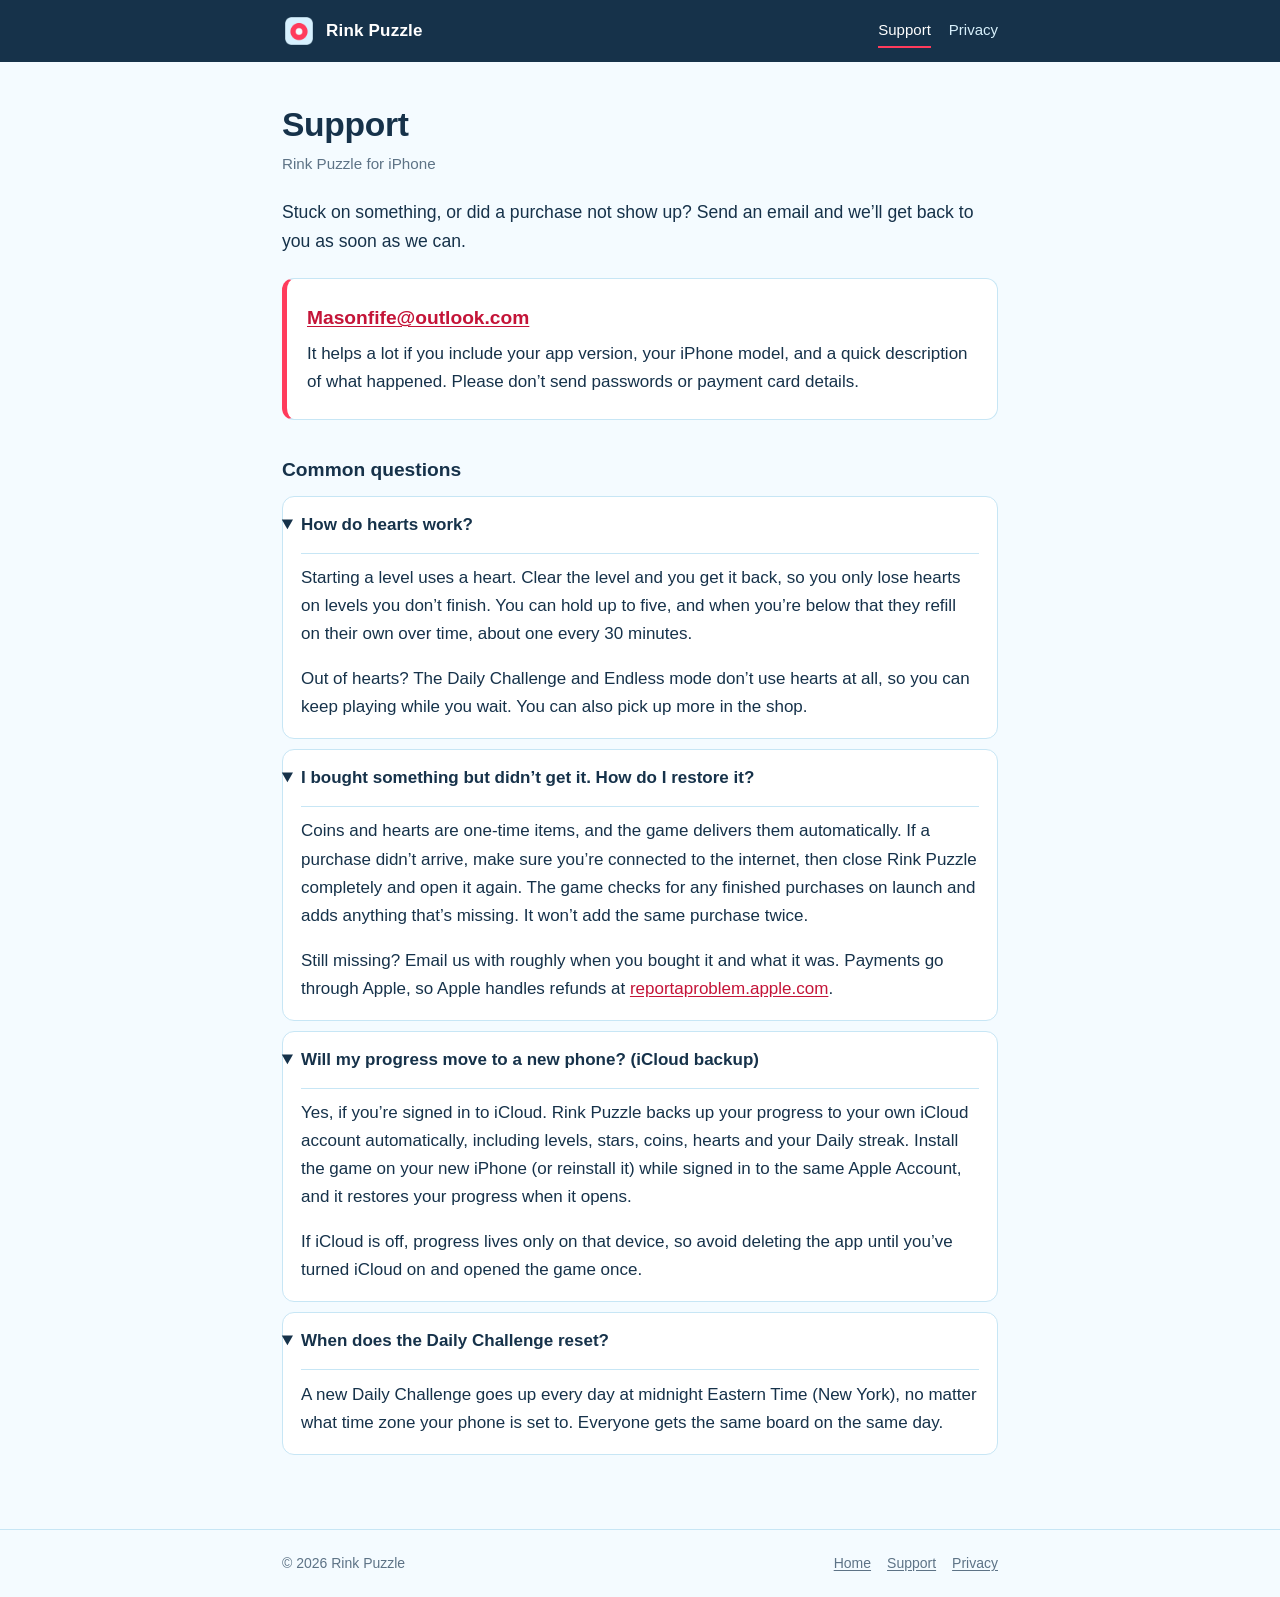
==== support/index.html @ 6e5f7865 "Add Rink Puzzle support and privacy site" ====
<!doctype html>
<html lang="en">
<head>
  <meta charset="utf-8">
  <meta name="viewport" content="width=device-width, initial-scale=1">
  <title>Support — Rink Puzzle</title>
  <meta name="description" content="Get help with Rink Puzzle: hearts, purchases, iCloud backup and the Daily Challenge.">
  <meta name="theme-color" content="#16324a">
  <link rel="icon" type="image/png" href="../assets/favicon.png">
  <link rel="apple-touch-icon" href="../assets/apple-touch-icon.png">
  <link rel="stylesheet" href="../style.css">
</head>
<body>
<header class="site-header">
  <div class="wrap">
    <a class="brand" href="../"><img src="../assets/apple-touch-icon.png" alt="" width="34" height="34"><span>Rink Puzzle</span></a>
    <nav class="nav" aria-label="Main">
      <a href="../support/" aria-current="page">Support</a>
      <a href="../privacy/">Privacy</a>
    </nav>
  </div>
</header>
<main class="page">
  <div class="wrap">
    <h1>Support</h1>
    <p class="meta">Rink Puzzle for iPhone</p>
    <p class="lead">Stuck on something, or did a purchase not show up? Send an email and we&rsquo;ll get back to you as soon as we can.</p>
    <div class="contact">
      <p class="email"><a href="mailto:Masonfife@outlook.com?subject=Rink%20Puzzle%20support">Masonfife@outlook.com</a></p>
      <p>It helps a lot if you include your app version, your iPhone model, and a quick description of what happened. Please don&rsquo;t send passwords or payment card details.</p>
    </div>

    <h2>Common questions</h2>
    <div class="faq">
      <details open>
        <summary>How do hearts work?</summary>
        <p>Starting a level uses a heart. Clear the level and you get it back, so you only lose hearts on levels you don&rsquo;t finish. You can hold up to five, and when you&rsquo;re below that they refill on their own over time, about one every 30 minutes.</p>
        <p>Out of hearts? The Daily Challenge and Endless mode don&rsquo;t use hearts at all, so you can keep playing while you wait. You can also pick up more in the shop.</p>
      </details>
      <details open>
        <summary>I bought something but didn&rsquo;t get it. How do I restore it?</summary>
        <p>Coins and hearts are one-time items, and the game delivers them automatically. If a purchase didn&rsquo;t arrive, make sure you&rsquo;re connected to the internet, then close Rink Puzzle completely and open it again. The game checks for any finished purchases on launch and adds anything that&rsquo;s missing. It won&rsquo;t add the same purchase twice.</p>
        <p>Still missing? Email us with roughly when you bought it and what it was. Payments go through Apple, so Apple handles refunds at <a href="https://reportaproblem.apple.com/">reportaproblem.apple.com</a>.</p>
      </details>
      <details open>
        <summary>Will my progress move to a new phone? (iCloud backup)</summary>
        <p>Yes, if you&rsquo;re signed in to iCloud. Rink Puzzle backs up your progress to your own iCloud account automatically, including levels, stars, coins, hearts and your Daily streak. Install the game on your new iPhone (or reinstall it) while signed in to the same Apple Account, and it restores your progress when it opens.</p>
        <p>If iCloud is off, progress lives only on that device, so avoid deleting the app until you&rsquo;ve turned iCloud on and opened the game once.</p>
      </details>
      <details open>
        <summary>When does the Daily Challenge reset?</summary>
        <p>A new Daily Challenge goes up every day at midnight Eastern Time (New York), no matter what time zone your phone is set to. Everyone gets the same board on the same day.</p>
      </details>
    </div>
  </div>
</main>
<footer class="site-footer">
  <div class="wrap">
    <span>&copy; 2026 Rink Puzzle</span>
    <nav aria-label="Footer"><a href="../">Home</a><a href="../support/">Support</a><a href="../privacy/">Privacy</a></nav>
  </div>
</footer>
</body>
</html>
---- style.css ----
:root{
  --navy:#16324a;--navy-deep:#10283c;--red:#ff3b5c;--red-dark:#c41438;
  --ice:#d7f0fb;--ice-soft:#f4fbff;--ice-line:#c7e6f5;--muted:#5d7386;--white:#fff;
}
*{box-sizing:border-box}
html{-webkit-text-size-adjust:100%}
body{margin:0;background:var(--ice-soft);color:var(--navy);
  font:17px/1.65 -apple-system,BlinkMacSystemFont,"Segoe UI",Roboto,Helvetica,Arial,sans-serif;
  min-height:100vh;display:flex;flex-direction:column}
a{color:var(--red-dark);text-underline-offset:2px;overflow-wrap:anywhere}
a:hover{color:var(--red)}
a:focus-visible,.btn:focus-visible{outline:3px solid var(--red);outline-offset:3px;border-radius:6px}
.wrap{width:100%;max-width:760px;margin:0 auto;padding:0 22px}

/* header */
.site-header{background:var(--navy);color:var(--white)}
.site-header .wrap{display:flex;align-items:center;justify-content:space-between;gap:16px;min-height:62px}
.brand{display:flex;align-items:center;gap:10px;color:var(--white);text-decoration:none;font-weight:700;letter-spacing:.2px}
.brand img{width:34px;height:34px;border-radius:8px}
.brand:hover{color:var(--white)}
.nav{display:flex;gap:18px;font-size:15px}
.nav a{color:var(--ice);text-decoration:none;padding:4px 0;border-bottom:2px solid transparent}
.nav a:hover,.nav a[aria-current=page]{color:var(--white);border-bottom-color:var(--red)}

main{flex:1}

/* landing */
.hero{background:linear-gradient(180deg,var(--ice) 0%,var(--ice-soft) 100%);text-align:center;padding:64px 0 56px}
.hero .icon{width:148px;height:148px;border-radius:33px;box-shadow:0 14px 34px rgba(22,50,74,.22)}
.hero h1{font-size:2.6rem;line-height:1.1;margin:26px 0 8px;letter-spacing:-.5px}
.tagline{font-size:1.3rem;color:var(--muted);margin:0 0 30px}
.btn{display:inline-block;background:var(--red);color:var(--white);text-decoration:none;font-weight:700;
  padding:14px 28px;border-radius:999px;box-shadow:0 6px 16px rgba(255,59,92,.3);transition:transform .1s,background .15s}
.btn:hover{background:var(--red-dark);color:var(--white);transform:translateY(-1px)}
.btn small{display:block;font-weight:500;font-size:.75rem;opacity:.9;letter-spacing:.3px}
.cards{display:grid;grid-template-columns:1fr 1fr;gap:16px;padding:36px 0 56px}
.card{display:block;background:var(--white);border:1px solid var(--ice-line);border-radius:14px;padding:20px 22px;
  text-decoration:none;color:var(--navy);transition:border-color .15s,box-shadow .15s}
.card:hover{color:var(--navy);border-color:var(--red);box-shadow:0 6px 18px rgba(22,50,74,.08)}
.card strong{display:block;font-size:1.1rem;margin-bottom:2px}
.card span{color:var(--muted);font-size:.95rem}

/* content pages */
.page{padding:44px 0 64px}
.page h1{font-size:2.1rem;line-height:1.15;margin:0 0 6px;letter-spacing:-.3px}
.page h2{font-size:1.2rem;margin:34px 0 6px}
.page .meta{color:var(--muted);font-size:.95rem;margin:0 0 22px}
.lead{font-size:1.1rem}
.contact{background:var(--white);border:1px solid var(--ice-line);border-left:5px solid var(--red);
  border-radius:12px;padding:18px 20px;margin:22px 0 8px}
.contact p{margin:.3em 0}
.contact .email{font-size:1.2rem;font-weight:700}
.faq details{background:var(--white);border:1px solid var(--ice-line);border-radius:12px;margin:10px 0;padding:0 18px}
.faq summary{cursor:pointer;font-weight:650;padding:14px 0;list-style-position:outside}
.faq details[open] summary{border-bottom:1px solid var(--ice-line);margin-bottom:6px}
.faq details p{margin:.6em 0 1em}

/* footer */
.site-footer{border-top:1px solid var(--ice-line);color:var(--muted);font-size:14px;padding:22px 0}
.site-footer .wrap{display:flex;flex-wrap:wrap;gap:8px 20px;justify-content:space-between}
.site-footer nav{display:flex;gap:16px}
.site-footer a{color:var(--muted)}

@media (max-width:560px){
  body{font-size:16px}
  .nav{gap:14px;font-size:14px}
  .brand span{font-size:15px}
  .hero{padding:44px 0 40px}
  .hero .icon{width:120px;height:120px;border-radius:27px}
  .hero h1{font-size:2.1rem}
  .tagline{font-size:1.12rem}
  .cards{grid-template-columns:1fr}
  .page{padding:32px 0 48px}
  .page h1{font-size:1.75rem}
}
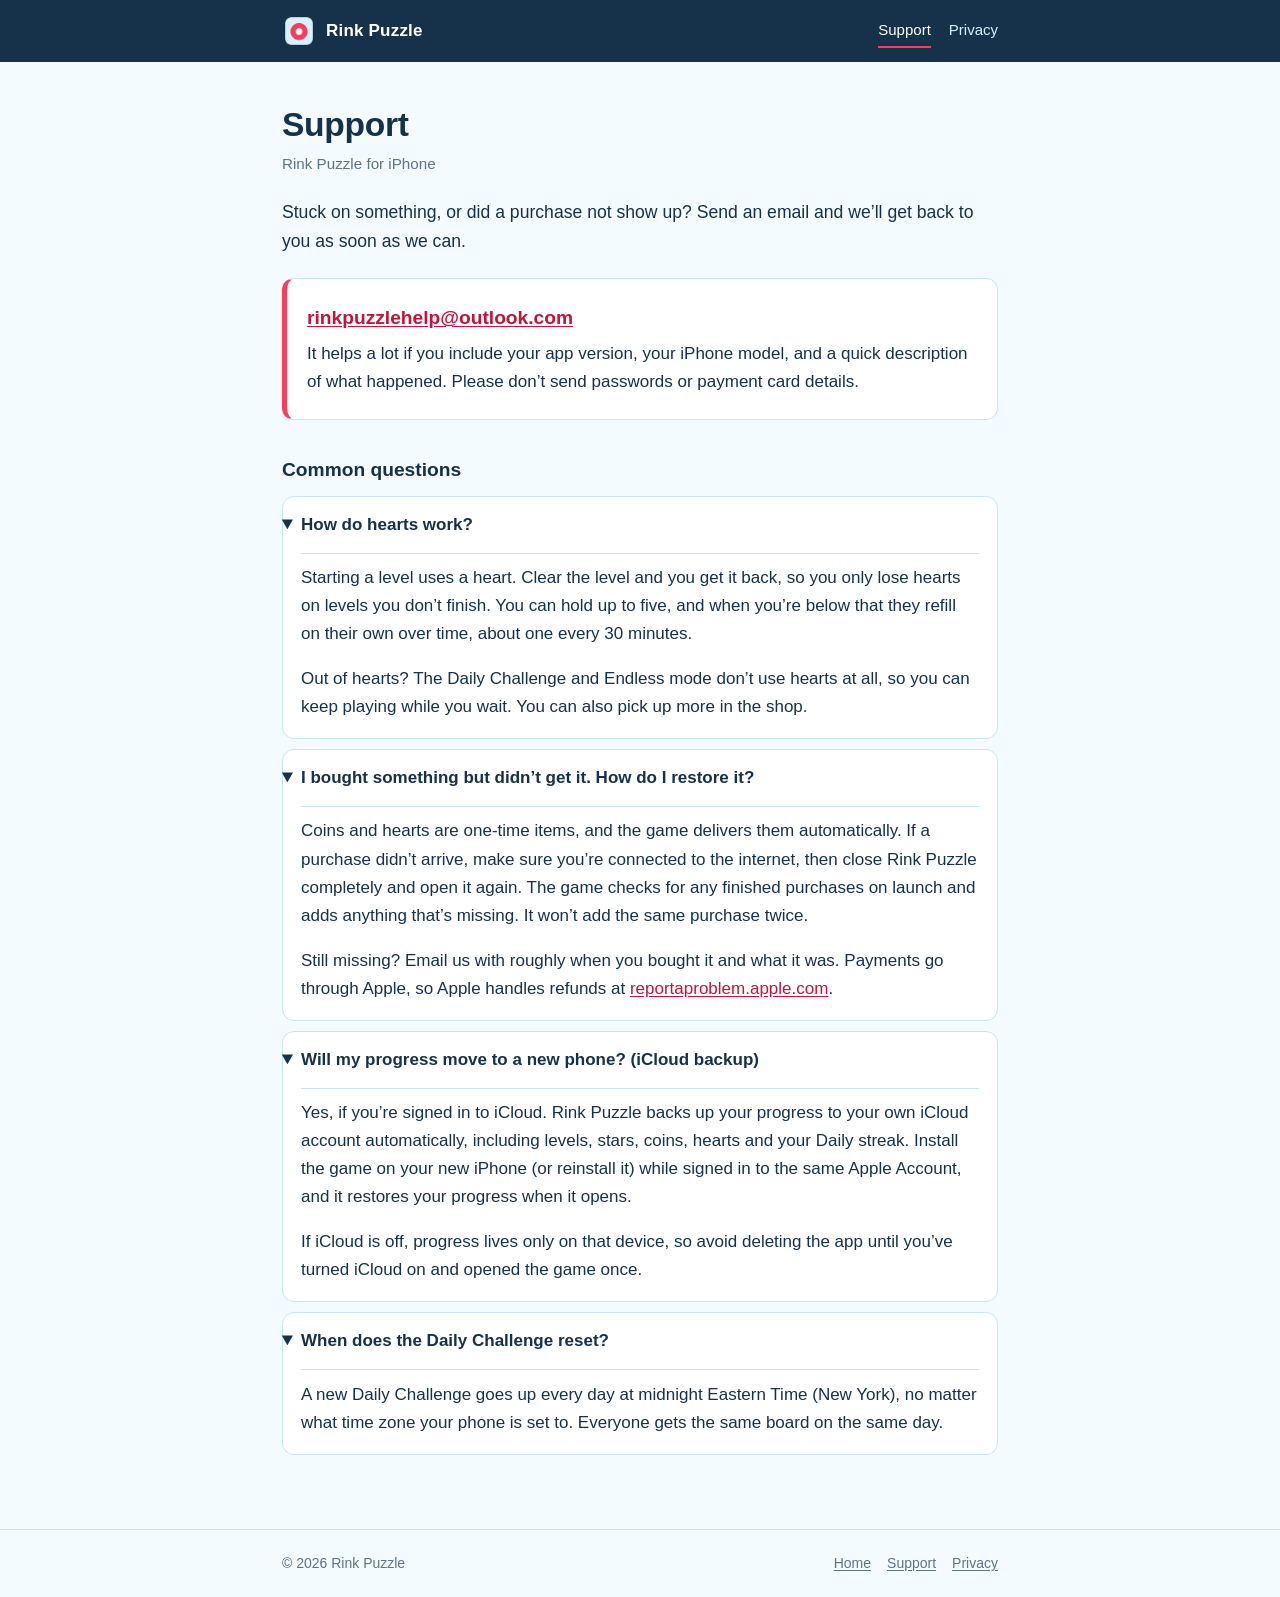
==== commit ac5b21b8: "Use Rink support email" ====
--- a/support/index.html
+++ b/support/index.html
@@ -26,7 +26,7 @@
     <p class="meta">Rink Puzzle for iPhone</p>
     <p class="lead">Stuck on something, or did a purchase not show up? Send an email and we&rsquo;ll get back to you as soon as we can.</p>
     <div class="contact">
-      <p class="email"><a href="mailto:Masonfife@outlook.com?subject=Rink%20Puzzle%20support">Masonfife@outlook.com</a></p>
+      <p class="email"><a href="mailto:rinkpuzzlehelp@outlook.com?subject=Rink%20Puzzle%20support">rinkpuzzlehelp@outlook.com</a></p>
       <p>It helps a lot if you include your app version, your iPhone model, and a quick description of what happened. Please don&rsquo;t send passwords or payment card details.</p>
     </div>
 
